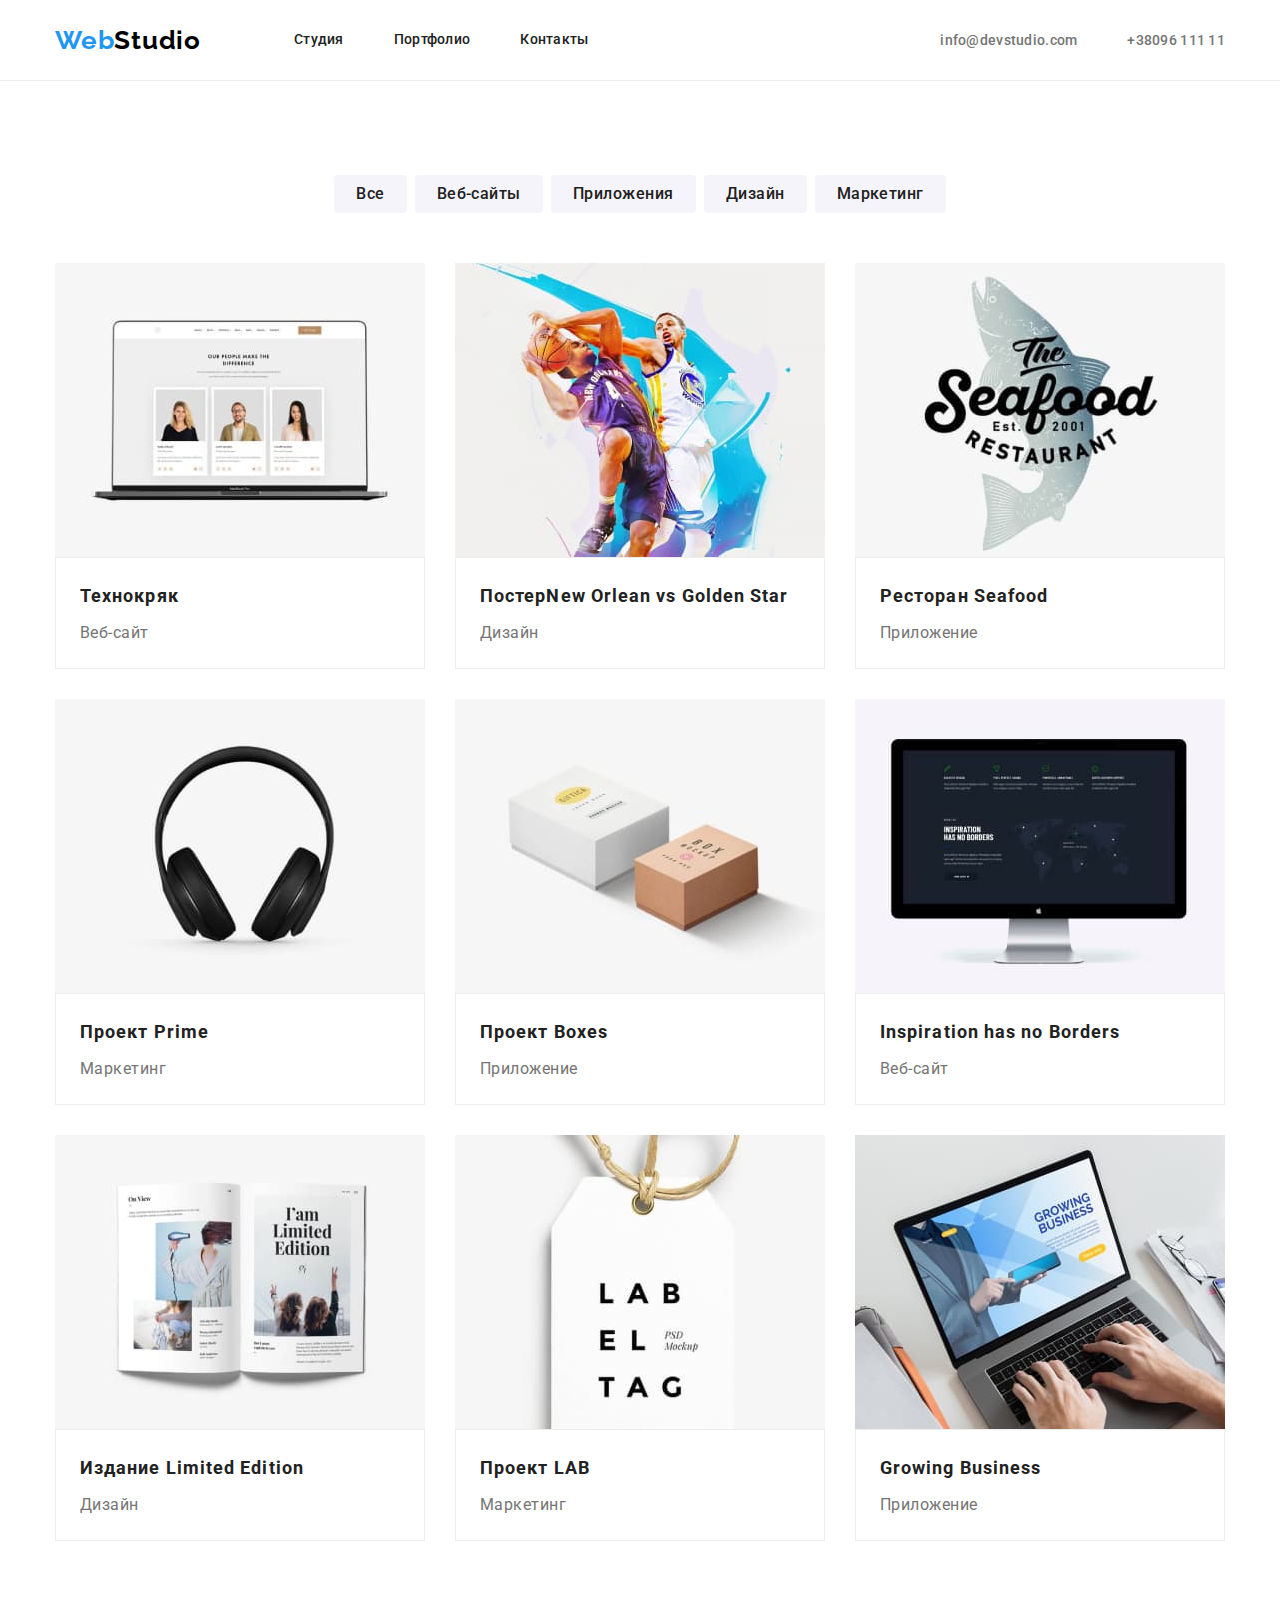
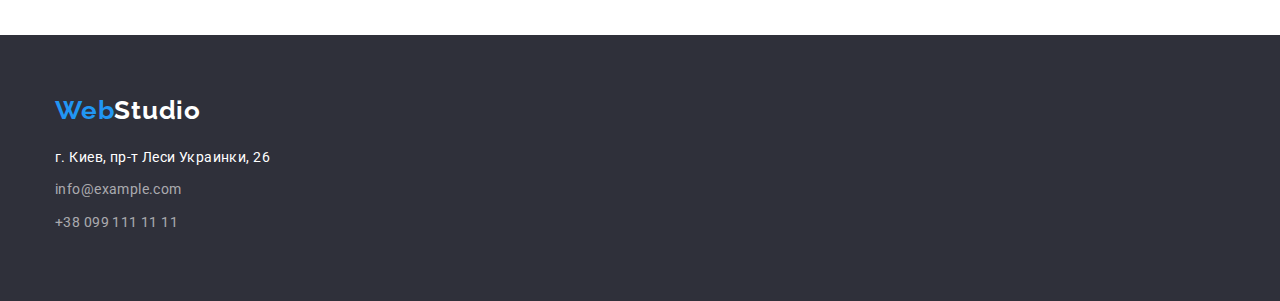
==== portfolio.html @ 60b38d53 "Clone homework 3" ====
<!DOCTYPE html>
<html lang="ru">
<head>
    <meta charset="UTF-8">
    <meta http-equiv="X-UA-Compatible" content="IE=edge">
    <meta name="viewport" content="width=device-width, initial-scale=1.0">
    <title>Портфолио</title>
    <link rel="stylesheet" href="https://cdnjs.cloudflare.com/ajax/libs/modern-normalize/1.1.0/modern-normalize.min.css">
    <link href="https://fonts.googleapis.com/css2?family=Raleway:wght@700&family=Roboto:wght@400;500;700;900&display=swap" rel="stylesheet">
    <link rel="stylesheet" href="./css/styles.css">
</head>
<body>
    <!--Шапка-->
    <header class="page-header">   
        <div class="header-container container">
            <nav class="header-navigation"> 
                <a  class="logo-link link" href="./index.html"><span class="logo-first">Web</span><span class="logo-second">Studio</span></a>
                <ul class="header-list list">   
                    <li class="header-list-item"><a class="header-list-link link" href="./index.html">Студия</a></li>
                    <li class="header-list-item"><a class="header-list-link link"href="./portfolio.html">Портфолио</a></li>
                    <li class="header-list-item"><a class="header-list-link link"href="">Контакты</a></li>
                </ul>
            </nav>
            <ul class="header-info-list list">
                <li class="info-list-item"><a class="header-link link" href="mailto:info@devstudio.com">info@devstudio.com</a></li>
                <li class="info-list-item"><a class="header-link link" href="tel:+380961111111">+38096 111 11</a></li>
            </ul>
        </div>
    </header>
    <main>
        <section class="portfolio-section section">
            <div class="container">
                <h1 class="visually-hidden">Портфолио</h1>
                <ul class="portfolio-buttons-list list">
                    <li class="portfolio-list-button-item">
                        <button class="portfolio-button-item" type="button">Все</button>
                    </li>
                    <li class="portfolio-list-button-item">
                        <button class="portfolio-button-item" type="button">Веб-сайты</button>
                    </li>
                    <li class="portfolio-list-button-item">
                        <button class="portfolio-button-item" type="button">Приложения</button>
                    </li>
                    <li class="portfolio-list-button-item">
                        <button class="portfolio-button-item" type="button">Дизайн</button>
                    </li>
                    <li class="portfolio-list-button-item">
                        <button class="portfolio-button-item" type="button">Маркетинг</button>
                    </li>
                </ul>
                <ul class="portfolio-content-list list">
                    <li class="portfolio-content-item">
                        <img src="./images/portfolio_img1.jpg" alt="изображение людей на ноутбуке" width="370">
                        <div class="portfolio-description">
                            <h2 class="portfolio-content-title">Технокряк</h2>
                            <p class="portfolio-content-text" >Веб-сайт</p>
                        </div>
                    </li>
                    <li class="portfolio-content-item">
                        <img src="./images/portfolio_img2.jpg" alt="изображение баскетболистов" width="370">
                        <div class="portfolio-description">
                            <h2 class="portfolio-content-title">Постер<span lang="en">New Orlean vs Golden Star</span></h2>
                            <p class="portfolio-content-text">  Дизайн</p>
                        </div>
                    </li>
                    <li class="portfolio-content-item">
                        <img src="./images/portfolio_img3.jpg" alt="логотип ресторана" width="370">
                        <div class="portfolio-description">
                            <h2 class="portfolio-content-title">Ресторан <span lang="en">Seafood</span></h2>
                            <p class="portfolio-content-text" >Приложение</p>
                        </div>
                    </li>
                    <li class="portfolio-content-item">
                        <img src="./images/portfolio_img4.jpg" alt="изображение наушников" width="370">
                        <div class="portfolio-description">
                            <h2 class="portfolio-content-title">Проект <span lang="en">Prime</span></h2>
                            <p class="portfolio-content-text" >Маркетинг</p>
                        </div>
                    </li>
                    <li class="portfolio-content-item">
                        <img src="./images/portfolio_img5.jpg" alt="изображение двух коробок" width="370">
                        <div class="portfolio-description">
                            <h2 class="portfolio-content-title">Проект <span lang="en">Boxes</span></h2>
                            <p class="portfolio-content-text" >Приложение</p>
                        </div>
                    </li>
                    <li class="portfolio-content-item">
                        <img src="./images/portfolio_img6.jpg" alt="изображение экрана ноутбука" width="370">
                        <div class="portfolio-description">
                            <h2 class="portfolio-content-title" lang="en">Inspiration has no Borders</h2>
                            <p class="portfolio-content-text" >Веб-сайт</p>
                        </div>
                    </li>
                    <li class="portfolio-content-item">
                        <img src="./images/portfolio_img7.jpg" alt="изображение развернутой книги" width="370">
                        <div class="portfolio-description">
                            <h2 class="portfolio-content-title">Издание <span lang="en">Limited Edition</span></h2>
                            <p class="portfolio-content-text" >Дизайн</p>
                        </div>
                    </li>
                    <li class="portfolio-content-item">
                        <img src="./images/portfolio_img8.jpg" alt="логотип проекта Lab" width="370">
                        <div class="portfolio-description">
                            <h2 class="portfolio-content-title">Проект <span lang="en">LAB</span></h2>
                            <p class="portfolio-content-text" >Маркетинг</p>
                        </div>
                    </li>
                    <li class="portfolio-content-item">
                        <img src="./images/portfolio_img9.jpg" alt="на ноутбуке сайт Growing Business" width="370">
                        <div class="portfolio-description">
                            <h2 class="portfolio-content-title" lang="en">Growing Business</h2>
                            <p class="portfolio-content-text" >Приложение</p>
                        </div>
                    </li>
                </ul>
            </div>
        </section>
    </main>
        <!--Футер-->
        <footer class="page-footer">
            <div class="container">
                <a  class="logo-link link" href="./index.html"><span class="logo-first">Web</span><span class="logo-second">Studio</span></a>
                <address>
                    <ul class="footer-list list">
                        <li><a class="footer-link-adress footer-link link" href="https://www.google.com/maps/place/%D0%B1%D1%83%D0%BB.+%D0%9B%D0%B5%D1%81%D0%B8+%D0%A3%D0%BA%D1%80%D0%B0%D0%B8%D0%BD%D0%BA%D0%B8,+26,+%D0%9A%D0%B8%D0%B5%D0%B2,+02000/@50.4265807,30.5361971,17z/data=!4m13!1m7!3m6!1s0x40d4cf0e033ecbe9:0x57a4dffefec77da0!2z0LHRg9C7LiDQm9C10YHQuCDQo9C60YDQsNC40L3QutC4LCAyNiwg0JrQuNC10LIsIDAyMDAw!3b1!8m2!3d50.4265807!4d30.5383858!3m4!1s0x40d4cf0e033ecbe9:0x57a4dffefec77da0!8m2!3d50.4265807!4d30.5383858" target="_blank" rel="noreferrer noopener">г. Киев, пр-т Леси Украинки, 26</a></li>
                        <li><a class="footer-link link" href="mailto:info@example.com">info@example.com</a></li>
                        <li><a class="footer-link link" href="tel:+380991111111">+38 099 111 11 11</a></li>
                    </ul>
                </address>
            </div>
        </footer>
</body>
</html>
---- css/styles.css ----
*
{
    padding: 0;
    margin: 0;
    border: 0;
}

*, *::before, *::after
{
    box-sizing: border-box;
}

.visually-hidden 
{
    position: absolute;
    clip: rect(0 0 0 0);
    width: 1px;
    height: 1px;
    margin: -1px;
}

img
{
    display:block;
}
:root
{
    --primary-text-color: #212121;
    --secondary-text-color: #2196F3;
    --third-text-color: #757575;
}

body
{
    font-family: 'roboto', sans-serif;
    color: var(--primary-text-color);
}

.link
{
    text-decoration: none;
}
.list
{
    list-style: none;
}


/*--------------Header-------------*/
.page-header
{
    border-bottom: 1px solid #ECECEC;
}
.header-container
{
    display: flex;
    align-items: center;
}
.logo-link
{   
    display: block;
    font-family: Raleway, sans-serif;
    font-style: normal;
    font-weight: 700;
    font-size: 26px;
    line-height: 1.19;
    letter-spacing: 0.03em;
}
.page-header .logo-link
{
    margin-right: 93px;
}
.logo-first
{
    color: var(--secondary-text-color);
}
.logo-second
{
    color: #000000;
}
.header-list
{
    display: flex;

}
.header-list-item:not(:last-child)
{
    margin-right: 50px;

}
.header-navigation
{
    display: flex;
    align-items: center;
}
.header-list-link
{   display: block;
    padding-top: 32px;
    padding-bottom: 32px;
    font-weight: 500;
    font-size: 14px;
    line-height: 1.14;
    letter-spacing: 0.02em;
    color: inherit;

}
.header-list-link:hover,
.header-list-link:focus
{
    color: var(--secondary-text-color)
}
.header-info-list
{
    display: flex;
    margin-left: auto;
}
.info-list-item:not(:last-child)
{
    margin-right: 50px;

}
.header-link
{   padding-top: 32px;
    padding-bottom: 32px;
    font-weight: 500;
    font-size: 14px;
    line-height: 16px;
    letter-spacing: 0.02em;
    color: var(--third-text-color);
}

.header-link:hover,
.header-link:focus
{
    color: var(--secondary-text-color);
}

.title
{
    font-weight: 700;
    font-size: 36px;
    line-height: 1.16;
    text-align: center;
    letter-spacing: 0.03em;
    color: inherit;
    margin-bottom: 50px;
}
/*--------------Main-------------*/
.section
{
    padding-top: 94px;
    padding-bottom: 94px;
}
.container
{
    width: 1200px;
    padding-left: 15px;
    padding-right: 15px; 
    margin: 0 auto;
}
/*--------------Hero-------------*/
.hero
{
    padding-top: 200px;
    background-color: #2F303A;
    height: 600px;
    text-align: center;
}
.hero-title
{
    max-width: 696px;
    margin: 0px auto 30px auto;
    padding-left: 13px;
    padding-right: 13px;
    font-weight: 900;
    font-size: 44px;
    line-height: 1.36;
    text-align: center;
    letter-spacing: 0.06em;
    text-transform: uppercase;
    color: #FFFFFF;
}
.hero-btn
{
    font-weight: 700;
    font-size: 16px;
    line-height: 1.87;
    text-align: center;
    letter-spacing: 0.06em;
    color: #FFFFFF;
    font-family: inherit;
    cursor: pointer;
    padding: 10px 32px;
    background-color: var(--secondary-text-color);
    border-radius: 4px;
    min-width: 200px;
    text-align: center;
}

/*--------------Benefits-------------*/

.benefits-list
{
    display: flex;
    flex-wrap: wrap;
    align-items: center;
    justify-content: center;
}
.benefits-list-item
{
    width: 270px;
}
.benefits-list-item:not(:last-child)
{
    margin-right: 30px;
}
.benefits-item-title
{
    font-weight: 700;
    font-size: 14px;
    line-height: 1.14;
    letter-spacing: 0.03em;
    text-transform: uppercase;
    color: inherit;
    margin-bottom: 10px;
}
.benefits-item-text
{
    font-size: 14px;
    line-height: 1.71;
    letter-spacing: 0.03em;
    color: var(--third-text-color);
}
/*--------------Works-------------*/
.works
{
    padding-top: 0px;

}
.works-list
{
    display: flex;
    align-items: center;
    margin-left: -30px;
}
.works-list-item
{
    flex-basis: calc(100% / 3 - 30px);
    margin-left: 30px;
}


/*--------------Team-------------*/
.team
{
    background-color: #F5F4FA;
}
.team-list
{
    display: flex;
    align-items: center;
    justify-content: center;
    margin-left: -30px;
}
.team-list-item
{
    flex-basis: calc(100% / 4 - 30px);
    margin-left: 30px;
}

.team-img
{
    margin-bottom: 30px;
}
.team-item-title
{   
    margin-bottom: 10px;
    font-weight: 500;
    font-size: 16px;
    line-height: 1.9;
    text-align: center;
    letter-spacing: 0.03em;
    color: inherit
}
.team-item-text
{
    font-size: 16px;
    line-height: 1.9;
    text-align: center;
    letter-spacing: 0.03em;
    color: var(--third-text-color);
}

/*--------------Footer-------------*/
.page-footer
{
    background-color: #2F303A;
    padding-top: 60px;
    padding-bottom: 57px;
}

.page-footer .logo-link
{
    margin-bottom: 20px;
}
.page-footer .logo-second
{
    color: #FFFFFF;
}
.footer-link
{
    font-size: 14px;
    line-height: 1.71;
    letter-spacing: 0.03em;
    color: rgba(255, 255, 255, 0.6);
    font-style: normal;
}

.footer-link
{
    display: block;
    margin-bottom: 9px;
}

.footer-link-adress
{
    color: #FFFFFF;
}
.footer-link:hover,
.footer-link:focus
{
    color: var(--secondary-text-color);
}

/*--------------Portfolio-------------*/

.portfolio-buttons-list
{
    display: flex;
    align-items: center;
    justify-content: center;
}
.portfolio-list-button-item:not(:last-child)
{
    margin-right: 8px;
}
.portfolio-button-item
{
    padding: 6px 22px;
    background-color: #F5F4FA;
    border-radius: 4px;
    font-weight: 500;
    font-size: 16px;
    line-height: 1.62;
    text-align: center;
    letter-spacing: 0.03em;
    font-family: inherit;
    color: inherit;
    cursor: pointer;
}
.portfolio-button-item:hover,
.portfolio-button-item:focus
{
    color: #FFFFFF;
    background-color: var(--secondary-text-color);
}
.portfolio-content-list
{
    display: flex;
    flex-wrap: wrap;
    margin-top: 50px;
}
.portfolio-content-item
{
    flex-basis: calc(100% / 3 - 30px);
}
.portfolio-content-item:not(:nth-child(3n-2))
{
    margin-left: 30px;
}
.portfolio-content-item:not(:nth-child(n+7))
{
    margin-bottom: 30px;
}
.portfolio-description
{
    padding: 20px 24px;
    border: 1px solid #EEEEEE;
}
.portfolio-content-title
{
    margin-bottom: 4px;
    font-weight: 700;
    font-size: 18px;
    line-height: 2.0;
    letter-spacing: 0.06em;
    color: inherit;
}

.portfolio-content-text
{
    font-size: 16px;
    line-height: 1.87;
    letter-spacing: 0.03em;
    color: var(--third-text-color);
}
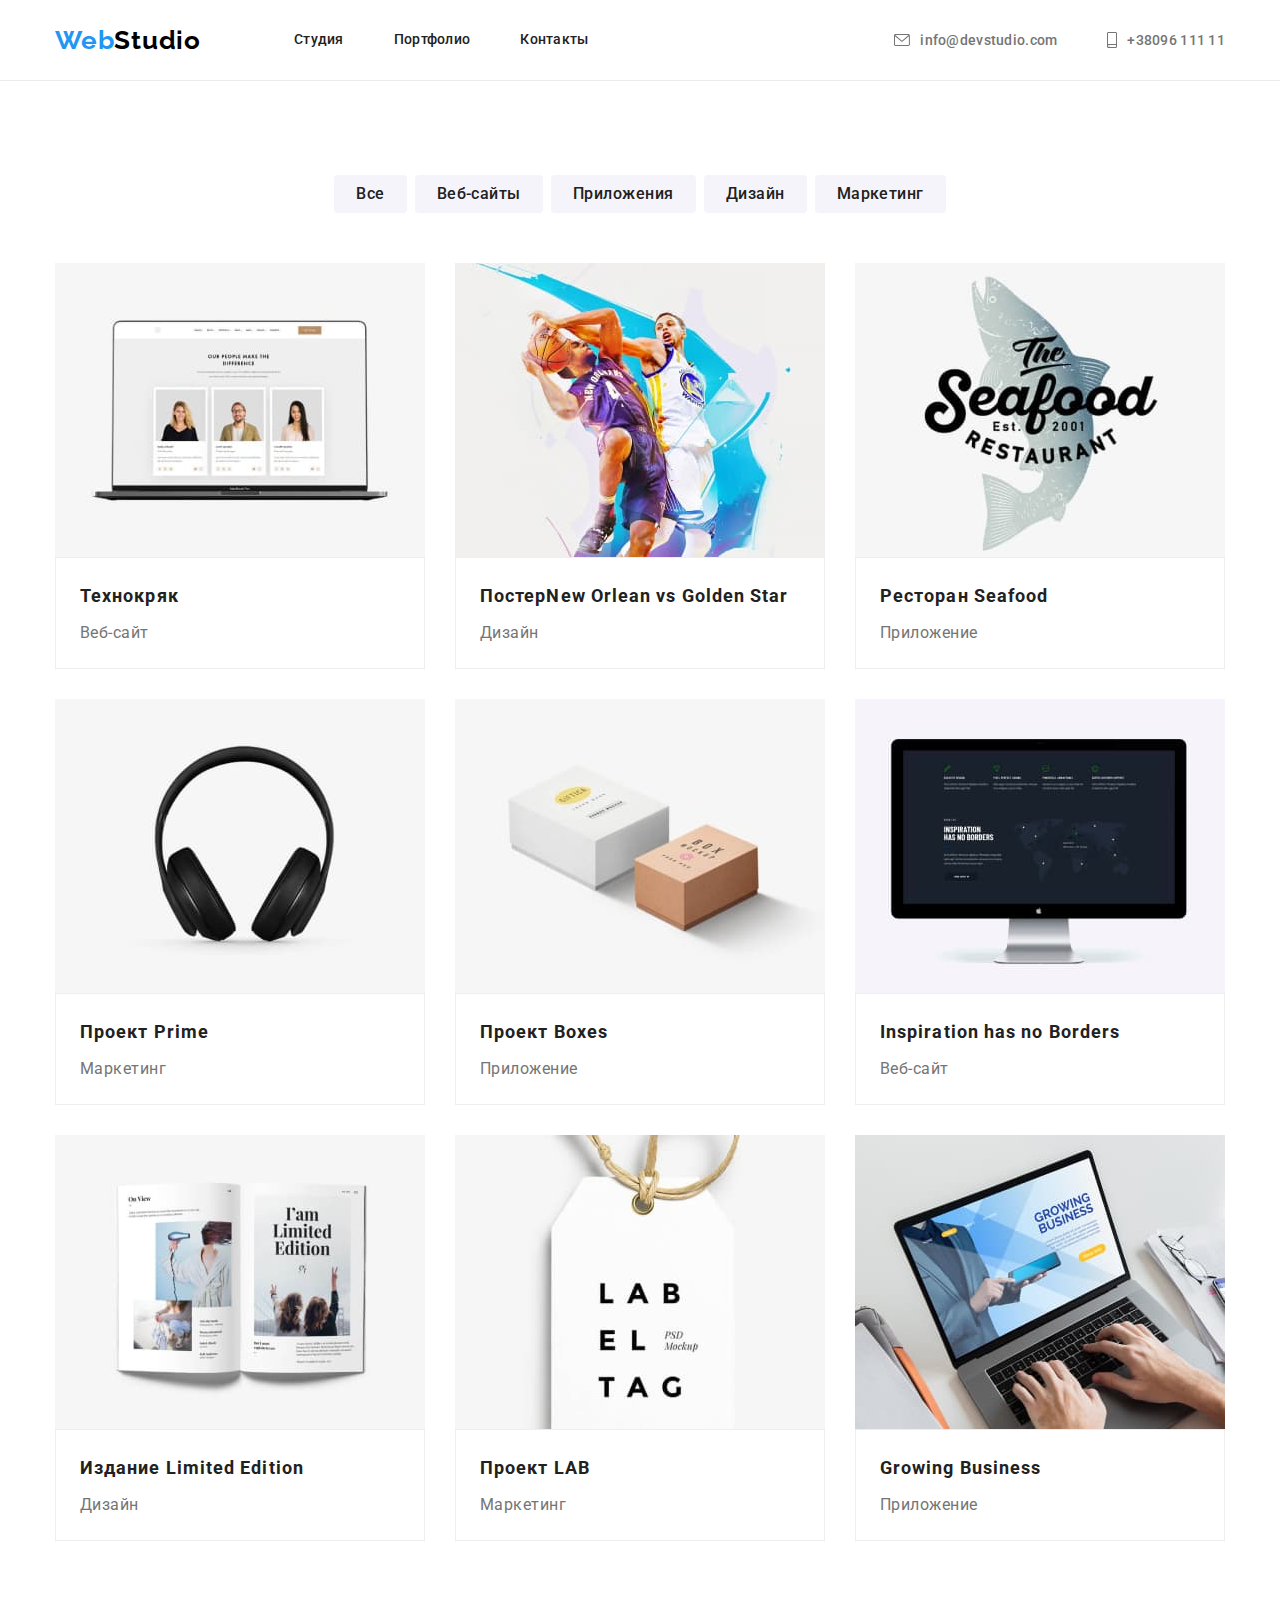
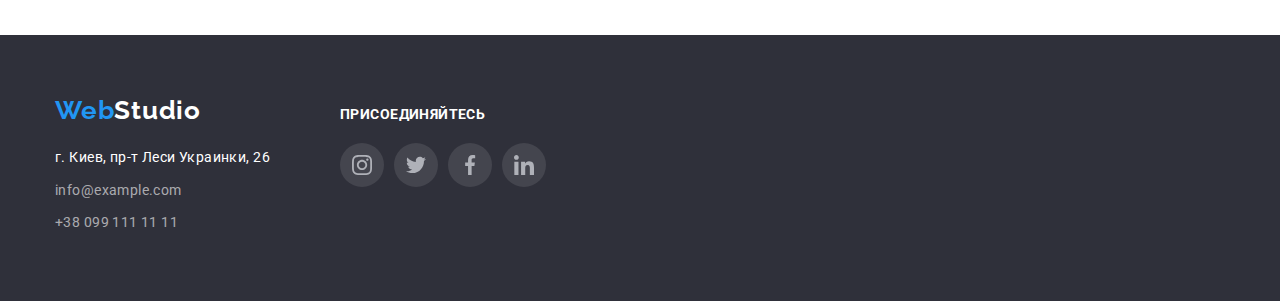
==== commit aa12a9b6: "Adedd clients section" ====
--- a/portfolio.html
+++ b/portfolio.html
@@ -10,23 +10,35 @@
     <link rel="stylesheet" href="./css/styles.css">
 </head>
 <body>
-    <!--Шапка-->
-    <header class="page-header">   
-        <div class="header-container container">
-            <nav class="header-navigation"> 
-                <a  class="logo-link link" href="./index.html"><span class="logo-first">Web</span><span class="logo-second">Studio</span></a>
-                <ul class="header-list list">   
-                    <li class="header-list-item"><a class="header-list-link link" href="./index.html">Студия</a></li>
-                    <li class="header-list-item"><a class="header-list-link link"href="./portfolio.html">Портфолио</a></li>
-                    <li class="header-list-item"><a class="header-list-link link"href="">Контакты</a></li>
+        <!--Шапка-->
+        <header class="page-header">   
+            <div class="header-container container">
+                <nav class="header-navigation"> 
+                    <a  class="logo-link link" href="./index.html"><span class="logo-first">Web</span><span class="logo-second">Studio</span></a>
+                    <ul class="header-list list">   
+                        <li class="header-list-item"><a class="header-list-link link" href="./index.html">Студия</a></li>
+                        <li class="header-list-item"><a class="header-list-link link"href="./portfolio.html">Портфолио</a></li>
+                        <li class="header-list-item"><a class="header-list-link link"href="">Контакты</a></li>
+                    </ul>
+                </nav>
+                <ul class="header-info-list list">
+                    <li class="info-list-item">
+                        <a class="header-link link" href="mailto:info@devstudio.com">
+                            <svg class="header-icon" width="16" height="12">
+                                <use href="./images/symbol-defs.svg#icon-envelope"></use>
+                            </svg>
+                            info@devstudio.com
+                        </a>
+                    </li>
+                    <li class="info-list-item">
+                        <a class="header-link link" href="tel:+380961111111">
+                        <svg class="header-icon" width="10" height="16">
+                            <use href="./images/symbol-defs.svg#icon-smartphone"></use>
+                        </svg>
+                        +38096 111 11</a></li>
                 </ul>
-            </nav>
-            <ul class="header-info-list list">
-                <li class="info-list-item"><a class="header-link link" href="mailto:info@devstudio.com">info@devstudio.com</a></li>
-                <li class="info-list-item"><a class="header-link link" href="tel:+380961111111">+38096 111 11</a></li>
-            </ul>
-        </div>
-    </header>
+            </div>
+        </header>
     <main>
         <section class="portfolio-section section">
             <div class="container">
@@ -119,14 +131,51 @@
         <!--Футер-->
         <footer class="page-footer">
             <div class="container">
-                <a  class="logo-link link" href="./index.html"><span class="logo-first">Web</span><span class="logo-second">Studio</span></a>
-                <address>
-                    <ul class="footer-list list">
-                        <li><a class="footer-link-adress footer-link link" href="https://www.google.com/maps/place/%D0%B1%D1%83%D0%BB.+%D0%9B%D0%B5%D1%81%D0%B8+%D0%A3%D0%BA%D1%80%D0%B0%D0%B8%D0%BD%D0%BA%D0%B8,+26,+%D0%9A%D0%B8%D0%B5%D0%B2,+02000/@50.4265807,30.5361971,17z/data=!4m13!1m7!3m6!1s0x40d4cf0e033ecbe9:0x57a4dffefec77da0!2z0LHRg9C7LiDQm9C10YHQuCDQo9C60YDQsNC40L3QutC4LCAyNiwg0JrQuNC10LIsIDAyMDAw!3b1!8m2!3d50.4265807!4d30.5383858!3m4!1s0x40d4cf0e033ecbe9:0x57a4dffefec77da0!8m2!3d50.4265807!4d30.5383858" target="_blank" rel="noreferrer noopener">г. Киев, пр-т Леси Украинки, 26</a></li>
-                        <li><a class="footer-link link" href="mailto:info@example.com">info@example.com</a></li>
-                        <li><a class="footer-link link" href="tel:+380991111111">+38 099 111 11 11</a></li>
-                    </ul>
-                </address>
+                <div class="footer-box">
+                    <div class="footer-contacts">
+                        <a  class="logo-link link" href="./index.html"><span class="logo-first">Web</span><span class="logo-second">Studio</span></a>
+                        <address>
+                            <ul class="footer-list list">
+                                <li><a class="footer-link-adress footer-link link" href="https://www.google.com/maps/place/%D0%B1%D1%83%D0%BB.+%D0%9B%D0%B5%D1%81%D0%B8+%D0%A3%D0%BA%D1%80%D0%B0%D0%B8%D0%BD%D0%BA%D0%B8,+26,+%D0%9A%D0%B8%D0%B5%D0%B2,+02000/@50.4265807,30.5361971,17z/data=!4m13!1m7!3m6!1s0x40d4cf0e033ecbe9:0x57a4dffefec77da0!2z0LHRg9C7LiDQm9C10YHQuCDQo9C60YDQsNC40L3QutC4LCAyNiwg0JrQuNC10LIsIDAyMDAw!3b1!8m2!3d50.4265807!4d30.5383858!3m4!1s0x40d4cf0e033ecbe9:0x57a4dffefec77da0!8m2!3d50.4265807!4d30.5383858" target="_blank" rel="noreferrer noopener">г. Киев, пр-т Леси Украинки, 26</a></li>
+                                <li><a class="footer-link link" href="mailto:info@example.com">info@example.com</a></li>
+                                <li><a class="footer-link link" href="tel:+380991111111">+38 099 111 11 11</a></li>
+                            </ul>
+                        </address>
+                    </div>
+                    <div class="footer-social">
+                        <b class="footer-text">Присоединяйтесь</b>
+                        <ul class="team-networking-list social-list list">
+                            <li class="social-item">
+                                <a class="social-list-link footer-social-link" href="">
+                                    <svg class="social-icon">
+                                        <use href="./images/symbol-defs.svg#icon-instagram"></use>
+                                    </svg>
+                                </a>
+                            </li>
+                            <li class="social-item">
+                                <a class="social-list-link footer-social-link" href="">
+                                    <svg class="social-icon">
+                                        <use href="./images/symbol-defs.svg#icon-twitter"></use>
+                                    </svg>
+                                </a>
+                            </li>
+                            <li class="social-item">
+                                <a class="social-list-link footer-social-link" href="">
+                                    <svg class="social-icon">
+                                        <use href="./images/symbol-defs.svg#icon-facebook"></use>
+                                    </svg>
+                                </a>
+                            </li>
+                            <li class="social-item">
+                                <a class="social-list-link footer-social-link" href="">
+                                    <svg class="social-icon">
+                                        <use href="./images/symbol-defs.svg#icon-linkedin"></use>
+                                    </svg>
+                                </a>
+                            </li>
+                        </ul>
+                    </div>
+                </div>
             </div>
         </footer>
 </body>
--- a/css/styles.css
+++ b/css/styles.css
@@ -120,7 +120,9 @@
 
 }
 .header-link
-{   padding-top: 32px;
+{   display: flex;
+    align-items: center;
+    padding-top: 32px;
     padding-bottom: 32px;
     font-weight: 500;
     font-size: 14px;
@@ -134,6 +136,12 @@
 {
     color: var(--secondary-text-color);
 }
+.header-icon
+{
+    display:inline-block;
+    margin-right: 10px;
+    fill: currentColor;
+}
 
 .title
 {
@@ -162,7 +170,13 @@
 .hero
 {
     padding-top: 200px;
+    max-width: 1600px;
+    margin: 0 auto;
     background-color: #2F303A;
+    background-image: linear-gradient( to right, rgba(47, 48, 58, 0.4),rgba(47, 48, 58, 0.4)), url('../images/header-backround.jpg');
+    background-repeat: no-repeat;
+    background-position: center;
+    background-size: cover;
     height: 600px;
     text-align: center;
 }
@@ -214,6 +228,38 @@
 {
     margin-right: 30px;
 }
+.benefits-list-item::before{
+    content: '';
+    display: block;
+    height: 120px;
+    background: #F5F4FA;
+    border-radius: 4px;
+    margin-bottom: 30px;
+}
+.icon-antenna::before
+{
+    background-image: url('../images/antenna.png');
+    background-repeat: no-repeat;
+    background-position: center;
+}
+.icon-clock::before
+{
+    background-image: url('../images/clock.png');
+    background-repeat: no-repeat;
+    background-position: center;
+}
+.icon-diagram::before
+{
+    background-image: url('../images/diagram.png');
+    background-repeat: no-repeat;
+    background-position: center;
+}
+.icon-astronaut::before
+{
+    background-image: url('../images/astronaut.png');
+    background-repeat: no-repeat;
+    background-position: center;
+}
 .benefits-item-title
 {
     font-weight: 700;
@@ -266,6 +312,10 @@
 {
     flex-basis: calc(100% / 4 - 30px);
     margin-left: 30px;
+    background-color: #FFFFFF;
+    padding-bottom: 30px;
+    box-shadow: 0px 1px 3px rgba(0, 0, 0, 0.12), 0px 1px 1px rgba(0, 0, 0, 0.14), 0px 2px 1px rgba(0, 0, 0, 0.2);
+    border-radius: 0px 0px 4px 4px;
 }
 
 .team-img
@@ -289,8 +339,80 @@
     text-align: center;
     letter-spacing: 0.03em;
     color: var(--third-text-color);
-}
-
+    margin-bottom: 16px;
+}
+
+.social-list
+{
+    display: flex;
+    width: 206px;
+    margin: 0 auto;
+}
+.social-item
+{
+    width: 44px;
+    height: 44px;
+}
+.social-item:not(:last-child)
+{
+    margin-right: 10px;
+}
+.social-list-link
+{
+    width: 100%;
+    height: 100%;
+    color: #AFB1B8;
+    display: flex;
+    align-items: center;
+    justify-content: center;
+}
+.social-list-link:hover
+{
+    background-color: var(--secondary-text-color);
+    border-radius: 50px;
+    color: #ffffff;
+}
+.social-icon
+{
+    width: 20px;
+    height: 20px;
+    fill: currentColor;
+}
+/*--------------Clients-------------*/
+.clients-list
+{
+    display: flex;
+}
+.clients-item
+{
+    width: 170px;
+    height: 92px;
+    border: 1px solid #AFB1B8;
+    border-radius: 5px;
+}
+.clients-item:not(:last-child)
+{
+    margin-right: 30px;
+}
+.clients-link
+{
+    width: 100%;
+    height: 100%;
+    display: flex;
+    align-items: center;
+    justify-content: center;
+    color: #AFB1B8;
+}
+.clients-link:hover
+{
+    color: var(--secondary-text-color);
+}
+.clients-icon
+{
+    width: 106px;
+    height: 60px;
+    fill: currentColor;
+}
 /*--------------Footer-------------*/
 .page-footer
 {
@@ -331,7 +453,31 @@
 {
     color: var(--secondary-text-color);
 }
-
+.footer-box
+{
+    display: flex;
+    align-items: baseline;
+}
+.footer-social
+{
+    margin-left: 70px;
+}
+.footer-text
+{
+    font-weight: 700px;
+    font-size: 14px;
+    line-height: 1.14;
+    letter-spacing: 0.03em;
+    text-transform: uppercase;
+    color: #FFFFFF;
+    margin-bottom: 20px;
+    display: block;
+}
+.footer-social-link
+{
+    background-color: rgba(255,255,255, 0.1);
+    border-radius: 50%;
+}
 /*--------------Portfolio-------------*/
 
 .portfolio-buttons-list
